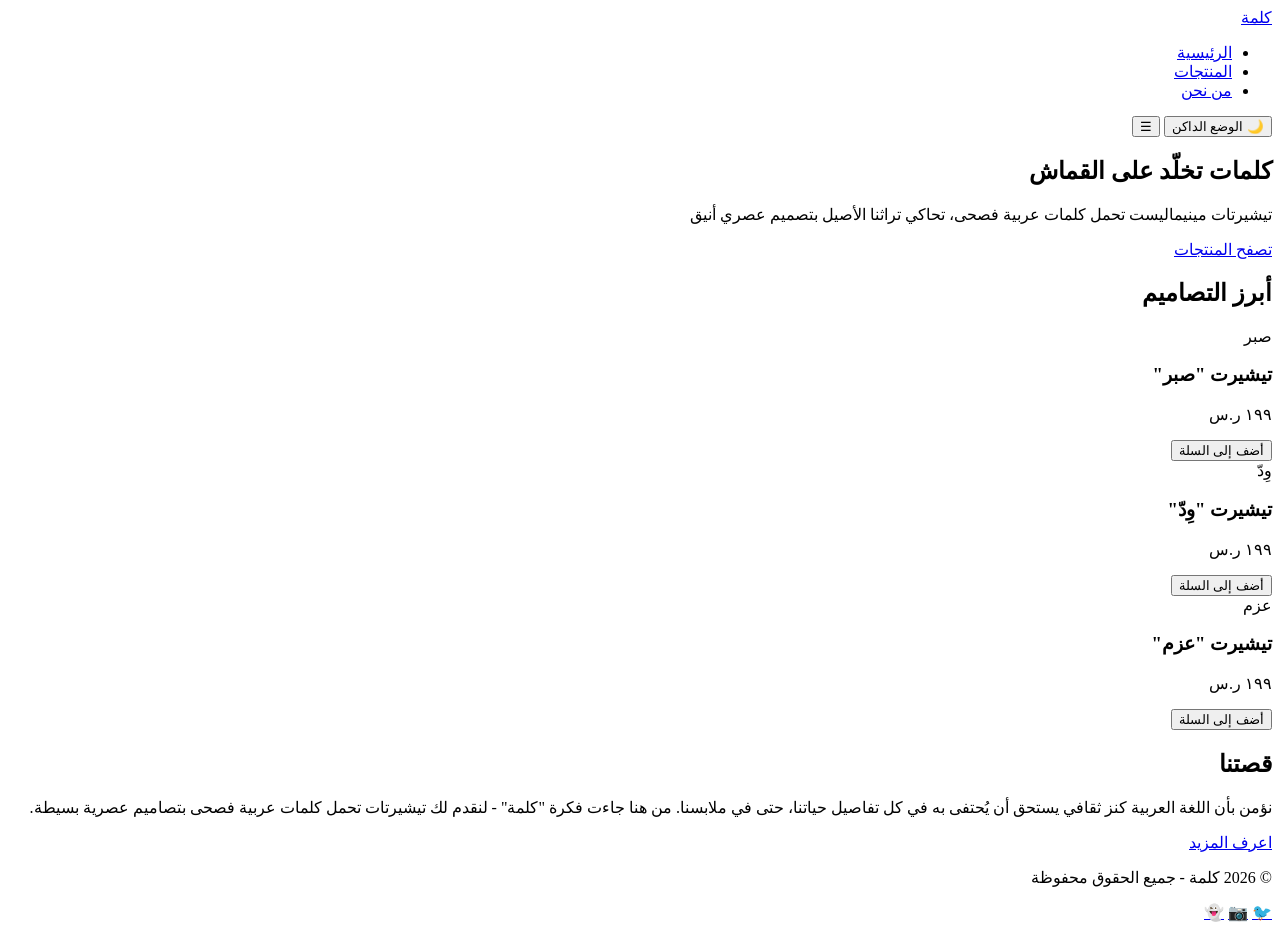
==== index.html @ 598561f1 "Create index.html" ====
<!DOCTYPE html>
<html lang="ar" dir="rtl">
<head>
  <meta charset="UTF-8">
  <meta name="viewport" content="width=device-width, initial-scale=1.0">
  <title>كلمة - تيشيرتات بالتراث العربي</title>
  
  <!-- خط Cairo من Google Fonts -->
  <link rel="preconnect" href="https://fonts.googleapis.com">
  <link rel="preconnect" href="https://fonts.gstatic.com" crossorigin>
  <link href="https://fonts.googleapis.com/css2?family=Cairo:wght@400;500;600;700&display=swap" rel="stylesheet">
  
  <!-- ملف التنسيق -->
  <link rel="stylesheet" href="style.css">
</head>
<body>
  <!-- ========================================
       🧭 الهيدر (موحد في جميع الصفحات)
       ======================================== -->
  <header class="header">
    <div class="header-container">
      <a href="index.html" class="logo">كلمة</a>
      
      <nav>
        <ul class="nav-menu" id="nav-menu">
          <li><a href="index.html">الرئيسية</a></li>
          <li><a href="products.html">المنتجات</a></li>
          <li><a href="about.html">من نحن</a></li>
        </ul>
      </nav>
      
      <button class="theme-toggle" id="theme-toggle">🌙 الوضع الداكن</button>
      <button class="mobile-menu-btn" id="mobile-menu-btn">☰</button>
    </div>
  </header>

  <!-- ========================================
       🏠 قسم البطل (Hero Section)
       ======================================== -->
  <section class="hero">
    <div class="hero-content">
      <h1>كلمات تخلّد على القماش</h1>
      <p>تيشيرتات مينيماليست تحمل كلمات عربية فصحى، تحاكي تراثنا الأصيل بتصميم عصري أنيق</p>
      <a href="products.html" class="cta-button">تصفح المنتجات</a>
    </div>
  </section>

  <!-- ========================================
       👕 أبرز المنتجات
       ======================================== -->
  <section class="section">
    <h2 class="section-title">أبرز التصاميم</h2>
    
    <div class="products-grid">
      <!-- منتج 1 -->
      <div class="product-card" data-category="حكمة">
        <div class="product-image">صبر</div>
        <div class="product-info">
          <h3 class="product-title">تيشيرت "صبر"</h3>
          <p class="product-price">١٩٩ ر.س</p>
          <button class="product-button">أضف إلى السلة</button>
        </div>
      </div>

      <!-- منتج 2 -->
      <div class="product-card" data-category="حب">
        <div class="product-image">وِدّ</div>
        <div class="product-info">
          <h3 class="product-title">تيشيرت "وِدّ"</h3>
          <p class="product-price">١٩٩ ر.س</p>
          <button class="product-button">أضف إلى السلة</button>
        </div>
      </div>

      <!-- منتج 3 -->
      <div class="product-card" data-category="حكمة">
        <div class="product-image">عزم</div>
        <div class="product-info">
          <h3 class="product-title">تيشيرت "عزم"</h3>
          <p class="product-price">١٩٩ ر.س</p>
          <button class="product-button">أضف إلى السلة</button>
        </div>
      </div>
    </div>
  </section>

  <!-- ========================================
       📖 نبذة من نحن
       ======================================== -->
  <section class="section" style="background-color: var(--bg-secondary);">
    <div class="about-content">
      <h2 class="section-title">قصتنا</h2>
      <p>نؤمن بأن اللغة العربية كنز ثقافي يستحق أن يُحتفى به في كل تفاصيل حياتنا، حتى في ملابسنا. من هنا جاءت فكرة "كلمة" - لنقدم لك تيشيرتات تحمل كلمات عربية فصحى بتصاميم عصرية بسيطة.</p>
      <a href="about.html" class="cta-button">اعرف المزيد</a>
    </div>
  </section>

  <!-- ========================================
       🦶 الفوتر (موحد في جميع الصفحات)
       ======================================== -->
  <footer class="footer">
    <div class="footer-content">
      <p>© 2026 كلمة - جميع الحقوق محفوظة</p>
      <div class="social-links">
        <a href="#" title="تويتر">🐦</a>
        <a href="#" title="انستغرام">📷</a>
        <a href="#" title="سناب شات">👻</a>
      </div>
    </div>
  </footer>

  <!-- ملف الجافا سكريبت -->
  <script src="script.js"></script>
</body>
</html>
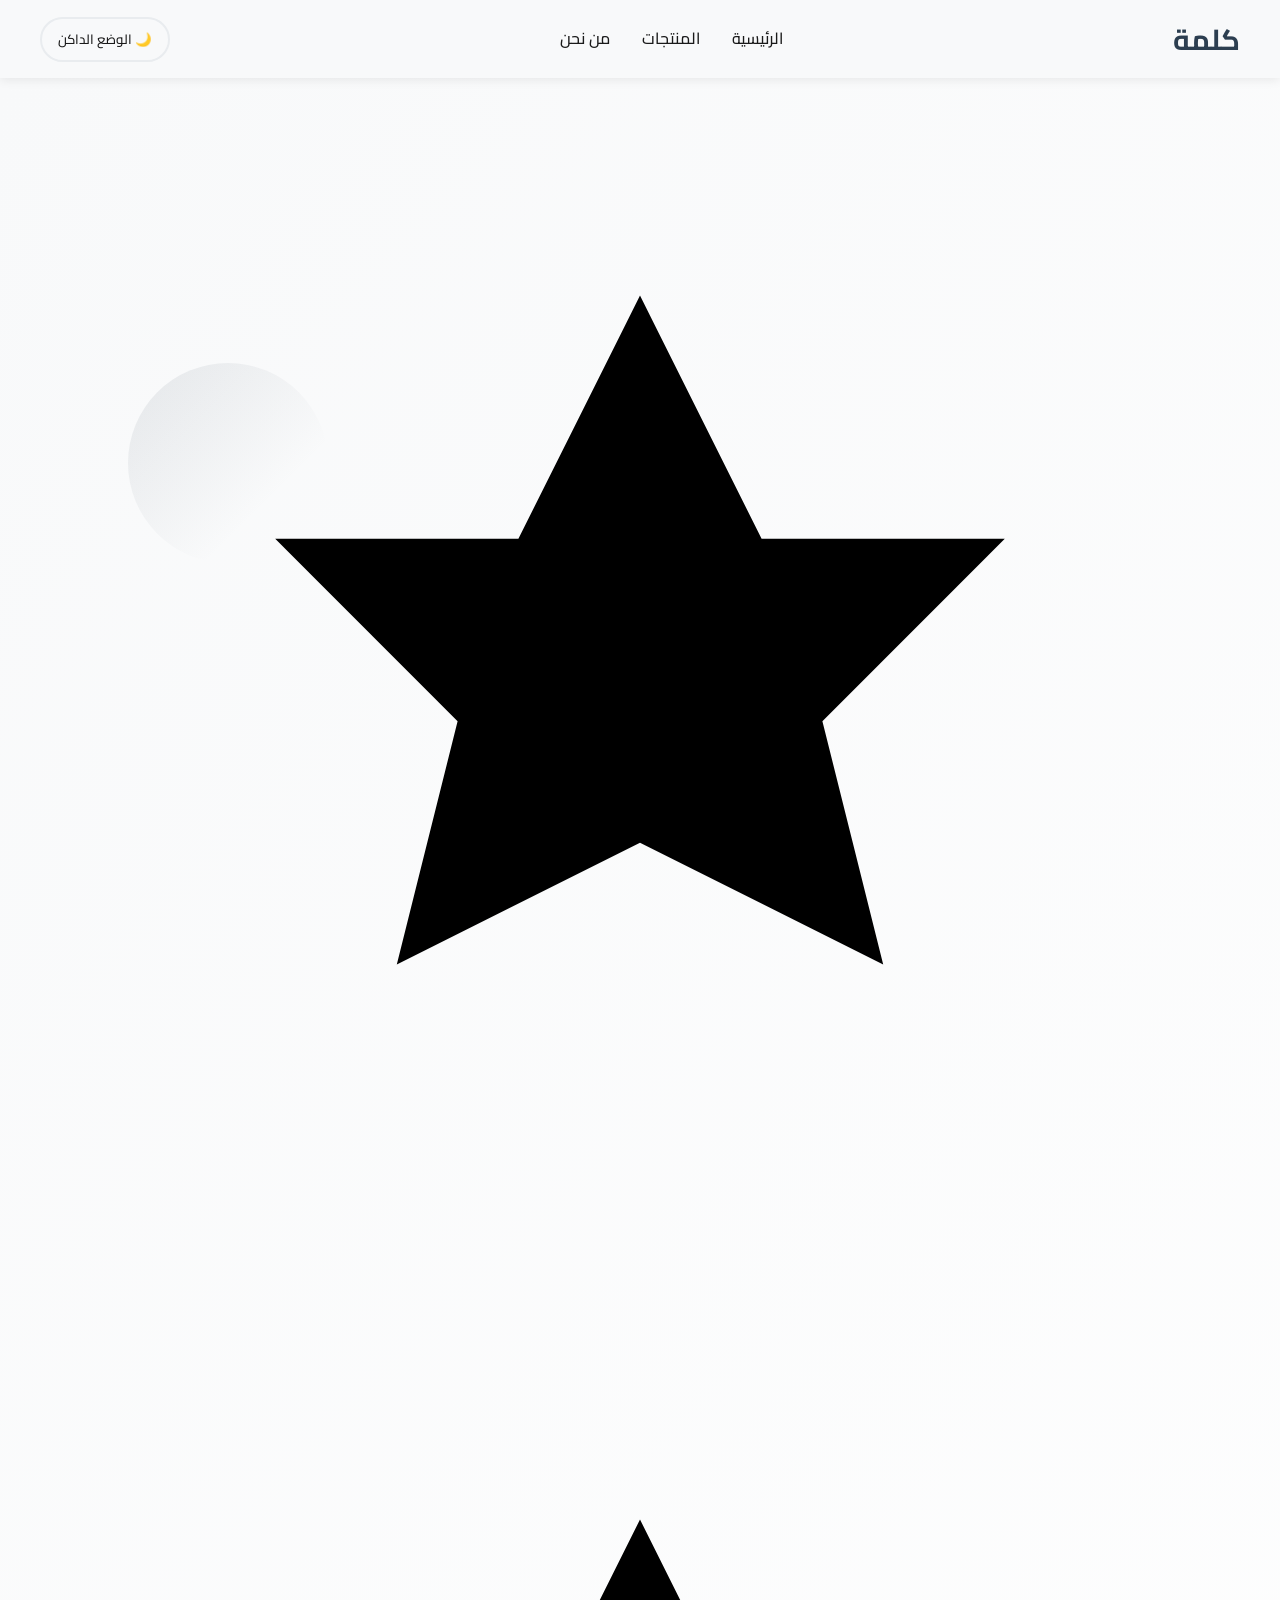
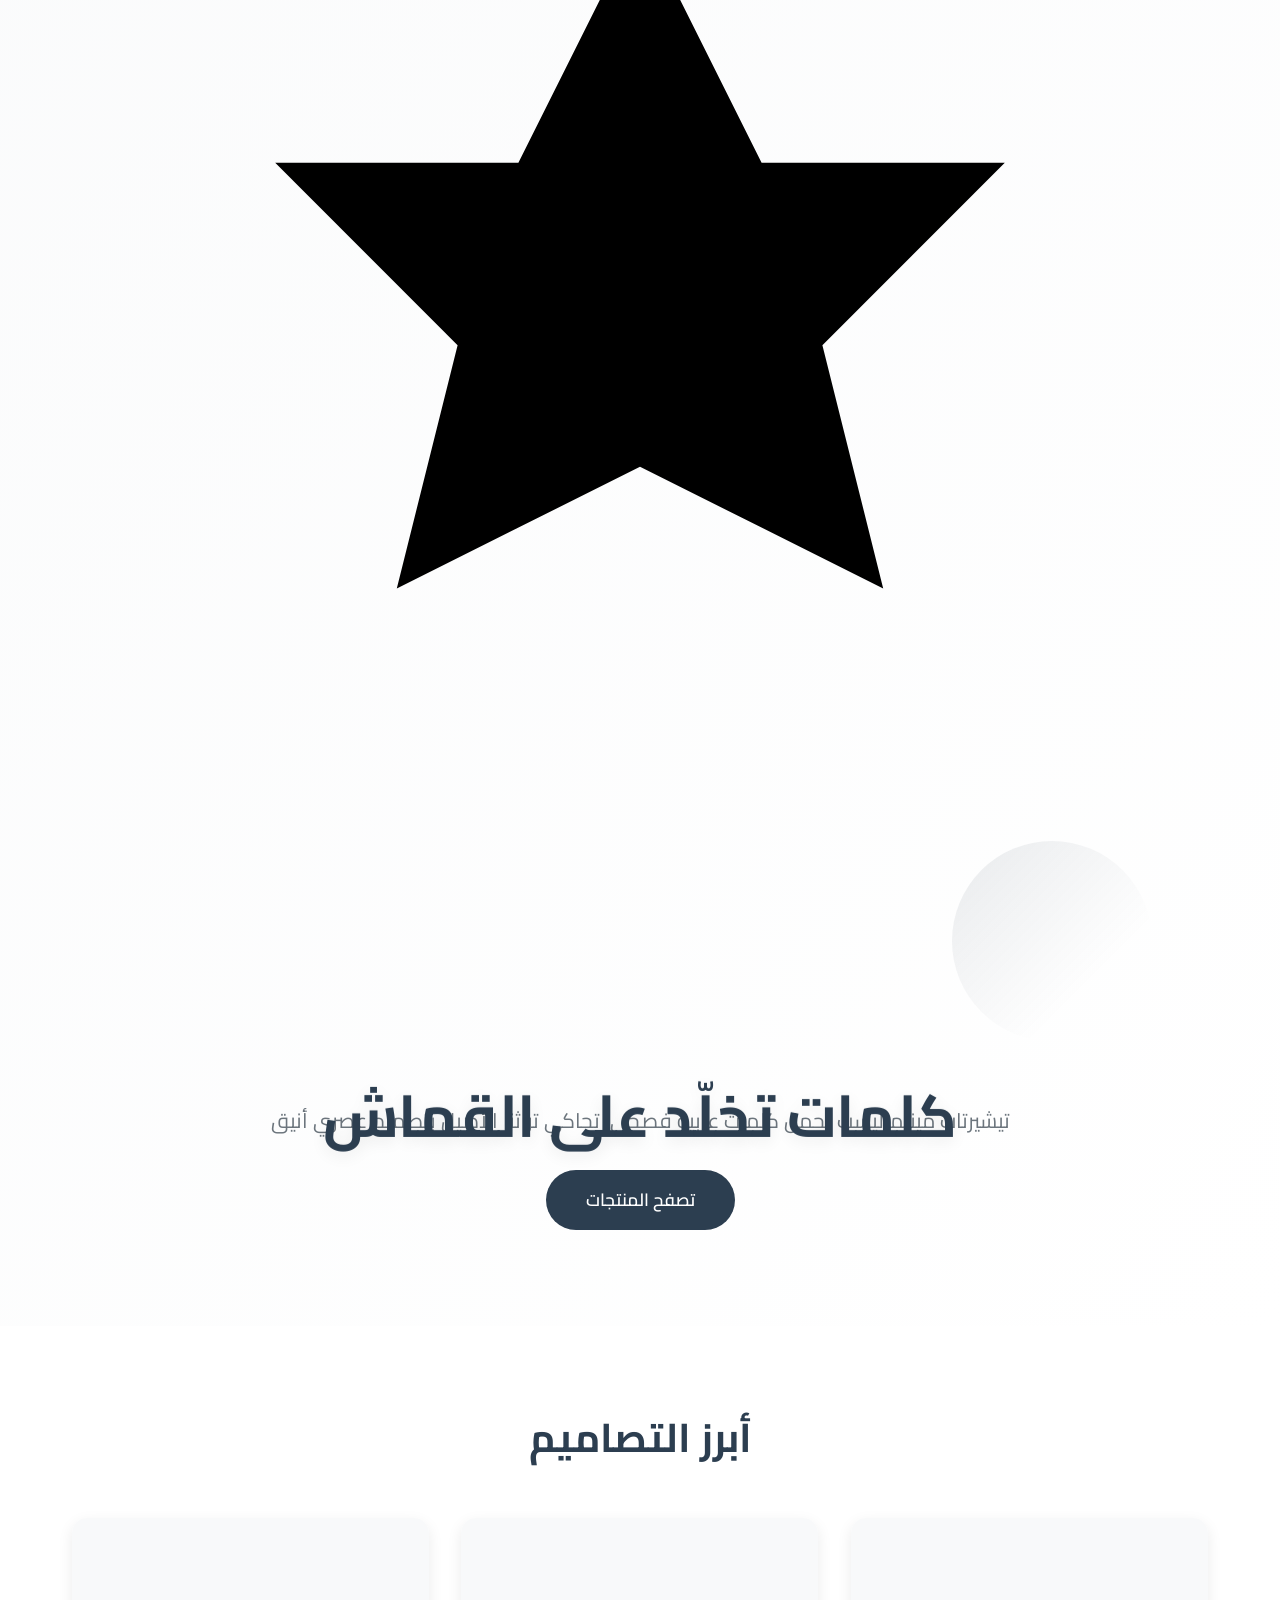
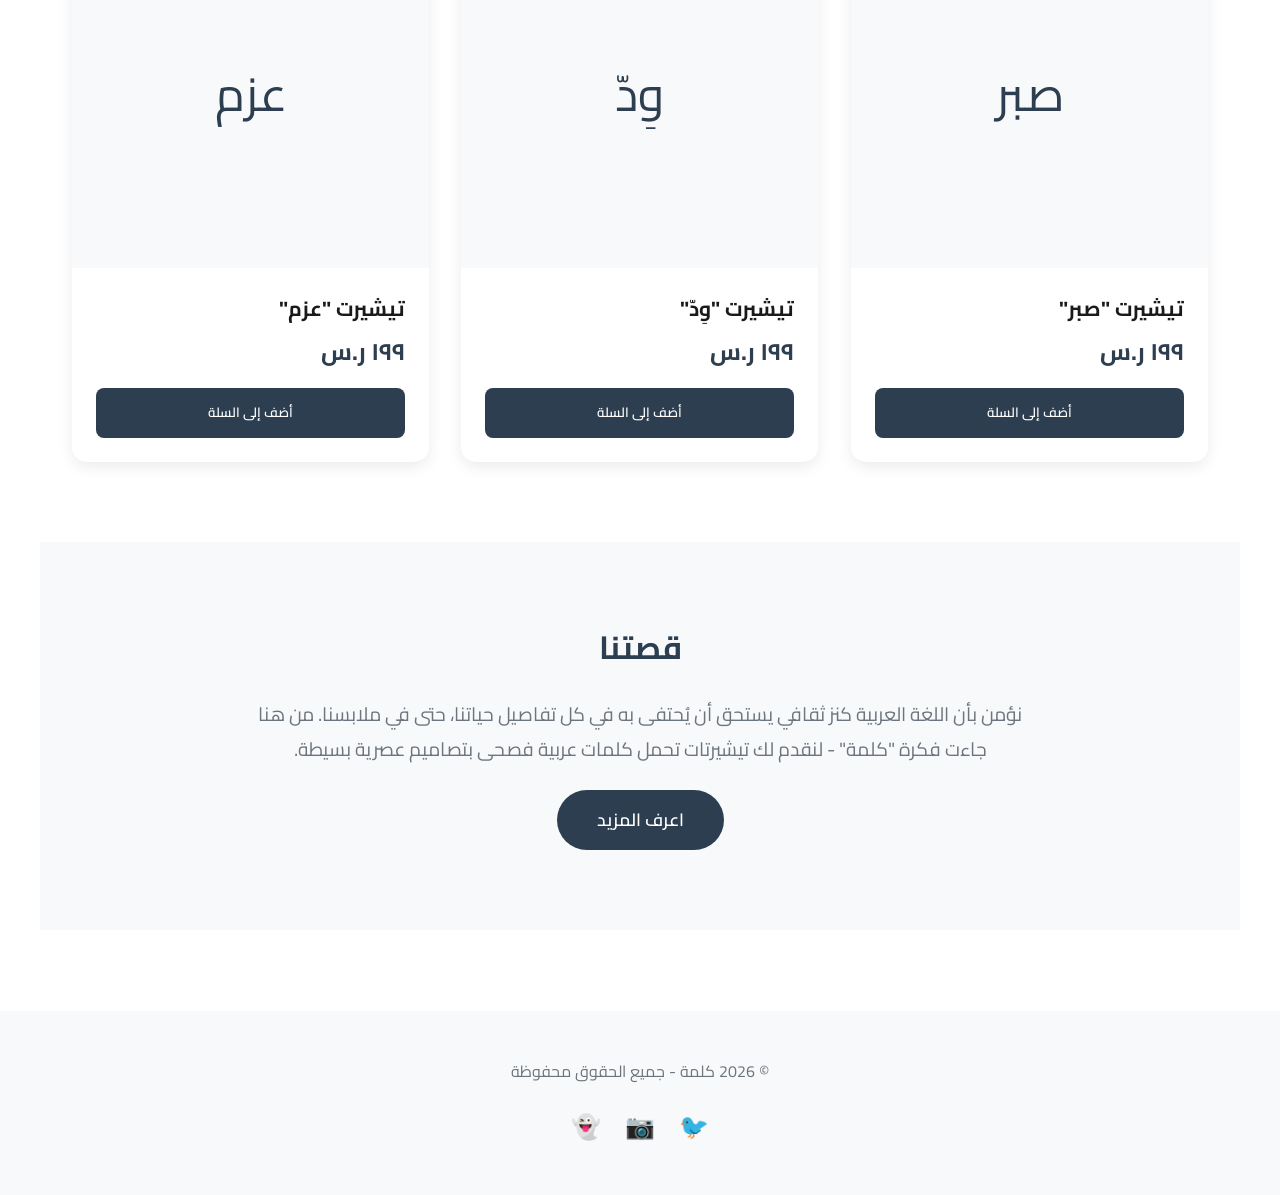
==== commit 89439bae: "Update index.html" ====
--- a/index.html
+++ b/index.html
@@ -38,6 +38,21 @@
        🏠 قسم البطل (Hero Section)
        ======================================== -->
   <section class="hero">
+      <!-- 🌟 زخرفة في الزاوية العلوية اليمنى -->
+    <div class="hero-corner top-right">
+      <svg viewBox="0 0 100 100" xmlns="http://www.w3.org/2000/svg">
+        <path d="M50 10 L60 30 L80 30 L65 45 L70 65 L50 55 L30 65 L35 45 L20 30 L40 30 Z"/>
+        <circle cx="50" cy="50" r="3"/>
+      </svg>
+    </div>
+    
+    <!-- 🌟 زخرفة في الزاوية السفلية اليسرى -->
+    <div class="hero-corner bottom-left">
+      <svg viewBox="0 0 100 100" xmlns="http://www.w3.org/2000/svg">
+        <path d="M50 10 L60 30 L80 30 L65 45 L70 65 L50 55 L30 65 L35 45 L20 30 L40 30 Z"/>
+        <circle cx="50" cy="50" r="3"/>
+      </svg>
+    </div>
     <div class="hero-content">
       <h1>كلمات تخلّد على القماش</h1>
       <p>تيشيرتات مينيماليست تحمل كلمات عربية فصحى، تحاكي تراثنا الأصيل بتصميم عصري أنيق</p>
--- a/style.css
+++ b/style.css
@@ -0,0 +1,573 @@
+:root {
+  /* الوضع الفاتح (Light Mode) */
+  --bg-primary: #ffffff;
+  --bg-secondary: #f8f9fa;
+  --text-primary: #1a1a1a;
+  --text-secondary: #6c757d;
+  --accent-color: #2c3e50;
+  --card-bg: #ffffff;
+  --border-color: #e9ecef;
+  --shadow: rgba(0, 0, 0, 0.08);
+}
+
+[data-theme="dark"] {
+  /* الوضع الداكن (Dark Mode) */
+  --bg-primary: #1a1a1a;
+  --bg-secondary: #2d2d2d;
+  --text-primary: #ffffff;
+  --text-secondary: #b0b0b0;
+  --accent-color: #ecf0f1;
+  --card-bg: #2d2d2d;
+  --border-color: #404040;
+  --shadow: rgba(0, 0, 0, 0.3);
+}
+
+/* ========================================
+   🔄 إعادة تعيين الأنماط الأساسية
+   ======================================== */
+* {
+  margin: 0;
+  padding: 0;
+  box-sizing: border-box;
+}
+
+body {
+  font-family: 'Cairo', sans-serif;
+  background-color: var(--bg-primary);
+  color: var(--text-primary);
+  line-height: 1.6;
+  transition: background-color 0.3s ease, color 0.3s ease;
+}
+
+a {
+  text-decoration: none;
+  color: inherit;
+}
+
+img {
+  max-width: 100%;
+  height: auto;
+}
+
+/* ========================================
+   🧭 الهيدر (Header)
+   ======================================== */
+.header {
+  background-color: var(--bg-secondary);
+  padding: 1rem 2rem;
+  box-shadow: 0 2px 10px var(--shadow);
+  position: sticky;
+  top: 0;
+  z-index: 1000;
+}
+
+.header-container {
+  max-width: 1200px;
+  margin: 0 auto;
+  display: flex;
+  justify-content: space-between;
+  align-items: center;
+}
+
+.logo {
+  font-size: 1.8rem;
+  font-weight: 700;
+  color: var(--accent-color);
+}
+
+.nav-menu {
+  display: flex;
+  gap: 2rem;
+  list-style: none;
+}
+
+.nav-menu a {
+  font-weight: 500;
+  transition: color 0.3s ease;
+}
+
+.nav-menu a:hover {
+  color: var(--accent-color);
+}
+
+.theme-toggle {
+  background: none;
+  border: 2px solid var(--border-color);
+  color: var(--text-primary);
+  padding: 0.5rem 1rem;
+  border-radius: 25px;
+  cursor: pointer;
+  font-family: 'Cairo', sans-serif;
+  font-weight: 500;
+  transition: all 0.3s ease;
+}
+
+.theme-toggle:hover {
+  border-color: var(--accent-color);
+}
+
+/* قائمة الموبايل */
+.mobile-menu-btn {
+  display: none;
+  background: none;
+  border: none;
+  font-size: 1.5rem;
+  color: var(--text-primary);
+  cursor: pointer;
+}
+
+/* ========================================
+   🏠 قسم البطل (Hero Section)
+   ======================================== */
+.hero {
+  background: linear-gradient(135deg, var(--bg-secondary) 0%, var(--bg-primary) 100%);
+  padding: 6rem 2rem;
+  text-align: center;
+}
+
+.hero-content {
+  max-width: 800px;
+  margin: 0 auto;
+}
+
+.hero h1 {
+  font-size: 3.5rem;
+  margin-bottom: 1rem;
+  color: var(--accent-color);
+  line-height: 1.2;
+}
+
+.hero p {
+  font-size: 1.3rem;
+  color: var(--text-secondary);
+  margin-bottom: 2rem;
+}
+
+.cta-button {
+  display: inline-block;
+  background-color: var(--accent-color);
+  color: var(--bg-primary);
+  padding: 1rem 2.5rem;
+  border-radius: 30px;
+  font-weight: 600;
+  font-size: 1.1rem;
+  transition: transform 0.3s ease, box-shadow 0.3s ease;
+}
+
+.cta-button:hover {
+  transform: translateY(-3px);
+  box-shadow: 0 10px 25px var(--shadow);
+}
+
+/* ========================================
+   📦 الأقسام العامة
+   ======================================== */
+.section {
+  padding: 5rem 2rem;
+  max-width: 1200px;
+  margin: 0 auto;
+}
+
+.section-title {
+  font-size: 2.5rem;
+  text-align: center;
+  margin-bottom: 3rem;
+  color: var(--accent-color);
+}
+
+/* ========================================
+   👕 بطاقات المنتجات
+   ======================================== */
+.products-grid {
+  display: grid;
+  grid-template-columns: repeat(auto-fill, minmax(280px, 1fr));
+  gap: 2rem;
+}
+
+.product-card {
+  background-color: var(--card-bg);
+  border-radius: 15px;
+  overflow: hidden;
+  box-shadow: 0 5px 15px var(--shadow);
+  transition: transform 0.3s ease, box-shadow 0.3s ease;
+}
+
+.product-card:hover {
+  transform: translateY(-10px);
+  box-shadow: 0 15px 35px var(--shadow);
+}
+
+.product-image {
+  width: 100%;
+  height: 350px;
+  background-color: var(--bg-secondary);
+  display: flex;
+  align-items: center;
+  justify-content: center;
+  font-size: 3rem;
+  color: var(--accent-color);
+}
+
+.product-info {
+  padding: 1.5rem;
+}
+
+.product-title {
+  font-size: 1.3rem;
+  margin-bottom: 0.5rem;
+  color: var(--text-primary);
+}
+
+.product-price {
+  font-size: 1.5rem;
+  font-weight: 700;
+  color: var(--accent-color);
+  margin-bottom: 1rem;
+}
+
+.product-button {
+  width: 100%;
+  background-color: var(--accent-color);
+  color: var(--bg-primary);
+  border: none;
+  padding: 0.8rem;
+  border-radius: 8px;
+  font-family: 'Cairo', sans-serif;
+  font-weight: 600;
+  cursor: pointer;
+  transition: opacity 0.3s ease;
+}
+
+.product-button:hover {
+  opacity: 0.9;
+}
+
+/* ========================================
+   🔍 فلاتر المنتجات
+   ======================================== */
+.filters {
+  display: flex;
+  gap: 1rem;
+  justify-content: center;
+  margin-bottom: 3rem;
+  flex-wrap: wrap;
+}
+
+.filter-btn {
+  background-color: var(--bg-secondary);
+  color: var(--text-primary);
+  border: 2px solid var(--border-color);
+  padding: 0.7rem 1.5rem;
+  border-radius: 25px;
+  cursor: pointer;
+  font-family: 'Cairo', sans-serif;
+  font-weight: 500;
+  transition: all 0.3s ease;
+}
+
+.filter-btn:hover,
+.filter-btn.active {
+  background-color: var(--accent-color);
+  color: var(--bg-primary);
+  border-color: var(--accent-color);
+}
+
+/* ========================================
+   📖 صفحة من نحن
+   ======================================== */
+.about-content {
+  max-width: 800px;
+  margin: 0 auto;
+  text-align: center;
+}
+
+.about-content h2 {
+  font-size: 2rem;
+  margin-bottom: 1.5rem;
+  color: var(--accent-color);
+}
+
+.about-content p {
+  font-size: 1.2rem;
+  color: var(--text-secondary);
+  margin-bottom: 1.5rem;
+  line-height: 1.8;
+}
+
+.values-grid {
+  display: grid;
+  grid-template-columns: repeat(auto-fit, minmax(250px, 1fr));
+  gap: 2rem;
+  margin-top: 4rem;
+}
+
+.value-card {
+  background-color: var(--card-bg);
+  padding: 2rem;
+  border-radius: 15px;
+  box-shadow: 0 5px 15px var(--shadow);
+}
+
+.value-icon {
+  font-size: 3rem;
+  margin-bottom: 1rem;
+}
+
+.value-card h3 {
+  font-size: 1.5rem;
+  margin-bottom: 1rem;
+  color: var(--accent-color);
+}
+
+/* ========================================
+   🦶 الفوتر (Footer)
+   ======================================== */
+.footer {
+  background-color: var(--bg-secondary);
+  padding: 3rem 2rem;
+  text-align: center;
+  margin-top: 5rem;
+}
+
+.footer-content {
+  max-width: 1200px;
+  margin: 0 auto;
+}
+
+.footer p {
+  color: var(--text-secondary);
+  margin-bottom: 1rem;
+}
+
+.social-links {
+  display: flex;
+  gap: 1.5rem;
+  justify-content: center;
+  margin-top: 1.5rem;
+}
+
+.social-links a {
+  font-size: 1.5rem;
+  color: var(--text-secondary);
+  transition: color 0.3s ease;
+}
+
+.social-links a:hover {
+  color: var(--accent-color);
+}
+
+/* ========================================
+   📱 التجاوب مع الشاشات الصغيرة (Responsive)
+   ======================================== */
+@media (max-width: 768px) {
+  .mobile-menu-btn {
+    display: block;
+  }
+
+  .nav-menu {
+    display: none;
+    position: absolute;
+    top: 100%;
+    left: 0;
+    right: 0;
+    background-color: var(--bg-secondary);
+    flex-direction: column;
+    padding: 2rem;
+    box-shadow: 0 5px 15px var(--shadow);
+  }
+
+  .nav-menu.active {
+    display: flex;
+  }
+
+  .hero h1 {
+    font-size: 2.5rem;
+  }
+
+  .hero p {
+    font-size: 1.1rem;
+  }
+
+  .section-title {
+    font-size: 2rem;
+  }
+
+  .products-grid {
+    grid-template-columns: repeat(auto-fill, minmax(250px, 1fr));
+    gap: 1.5rem;
+  }
+}
+
+/* ========================================
+   🎬 أنيميشن 3D - يمكن تعديل القيم هنا
+   ======================================== */
+
+/* تأثير دخول العناصر من الأسفل مع دوران خفيف */
+@keyframes fadeInUp3D {
+  from {
+    opacity: 0;
+    transform: translateY(50px) rotateX(-15deg);
+  }
+  to {
+    opacity: 1;
+    transform: translateY(0) rotateX(0);
+  }
+}
+
+/* تأثير دوران مستمر للعناصر الزخرفية */
+@keyframes float3D {
+  0%, 100% {
+    transform: translateY(0) rotateX(0) rotateY(0);
+  }
+  50% {
+    transform: translateY(-20px) rotateX(10deg) rotateY(10deg);
+  }
+}
+
+/* تأثير نبض خفيف */
+@keyframes pulse3D {
+  0%, 100% {
+    transform: scale(1) rotateY(0);
+  }
+  50% {
+    transform: scale(1.05) rotateY(5deg);
+  }
+}
+
+/* ========================================
+   🏠 قسم Hero بتأثير 3D Parallax
+   ======================================== */
+.hero {
+  position: relative;
+  overflow: hidden;
+  perspective: 1000px; /* 🎯 عدّل هذه القيمة لتغيير عمق التأثير (كلما زادت قل العمق) */
+}
+
+.hero-content {
+  transform-style: preserve-3d;
+  animation: fadeInUp3D 1.2s ease-out;
+}
+
+.hero h1 {
+  transform: translateZ(50px); /* 🎯 عدّل القيمة لتغيير بروز النص للأمام */
+  text-shadow: 0 5px 15px var(--shadow);
+}
+
+.hero p {
+  transform: translateZ(30px);
+  animation: fadeInUp3D 1.2s ease-out 0.3s both;
+}
+
+.cta-button {
+  transform: translateZ(40px);
+  animation: fadeInUp3D 1.2s ease-out 0.6s both;
+}
+
+/* ========================================
+   ✨ أشكال زخرفية 3D متحركة في الخلفية
+   ======================================== */
+.hero::before,
+.hero::after {
+  content: '';
+  position: absolute;
+  width: 200px;
+  height: 200px;
+  border-radius: 50%;
+  background: linear-gradient(135deg, var(--accent-color) 0%, transparent 70%);
+  opacity: 0.1;
+  animation: float3D 6s ease-in-out infinite;
+  pointer-events: none;
+}
+
+.hero::before {
+  top: 10%;
+  left: 10%;
+  animation-delay: 0s;
+}
+
+.hero::after {
+  bottom: 10%;
+  right: 10%;
+  animation-delay: 3s;
+}
+
+/* ========================================
+   👕 بطاقات المنتجات بتأثير 3D Tilt
+   ======================================== */
+.product-card {
+  transform-style: preserve-3d;
+  transition: transform 0.4s ease, box-shadow 0.4s ease;
+  will-change: transform; /* تحسين الأداء */
+}
+
+.product-card:hover {
+  transform: translateY(-10px) rotateX(5deg) rotateY(-5deg);
+  box-shadow: 0 20px 40px var(--shadow);
+}
+
+.product-image {
+  transform: translateZ(20px); /* 🎯 عدّل القيمة لبروز الصورة */
+  transition: transform 0.4s ease;
+}
+
+.product-card:hover .product-image {
+  transform: translateZ(40px) scale(1.05);
+}
+
+.product-info {
+  transform: translateZ(10px);
+}
+
+/* ========================================
+   📖 بطاقات القيم بتأثير دوران 3D
+   ======================================== */
+.value-card {
+  transform-style: preserve-3d;
+  transition: transform 0.5s ease;
+}
+
+.value-card:hover {
+  transform: rotateY(10deg) rotateX(-5deg) scale(1.03);
+}
+
+.value-icon {
+  transform: translateZ(30px);
+  animation: pulse3D 3s ease-in-out infinite;
+}
+
+/* ========================================
+   🎯 تأثير Parallax على العناوين
+   ======================================== */
+.section-title {
+  transform-style: preserve-3d;
+  transition: transform 0.3s ease;
+}
+
+.section-title:hover {
+  transform: translateZ(20px) scale(1.02);
+}
+
+/* ========================================
+   📱 إيقاف التأثيرات على الموبايل (للأداء)
+   ======================================== */
+@media (max-width: 768px) {
+  .hero::before,
+  .hero::after {
+    display: none;
+  }
+  
+  .product-card:hover {
+    transform: translateY(-5px);
+  }
+}
+
+/* ========================================
+   ⚡ تحسين الأداء للمستخدمين الذين يفضلون تقليل الحركة
+   ======================================== */
+@media (prefers-reduced-motion: reduce) {
+  *, *::before, *::after {
+    animation-duration: 0.01ms !important;
+    animation-iteration-count: 1 !important;
+    transition-duration: 0.01ms !important;
+  }
+}
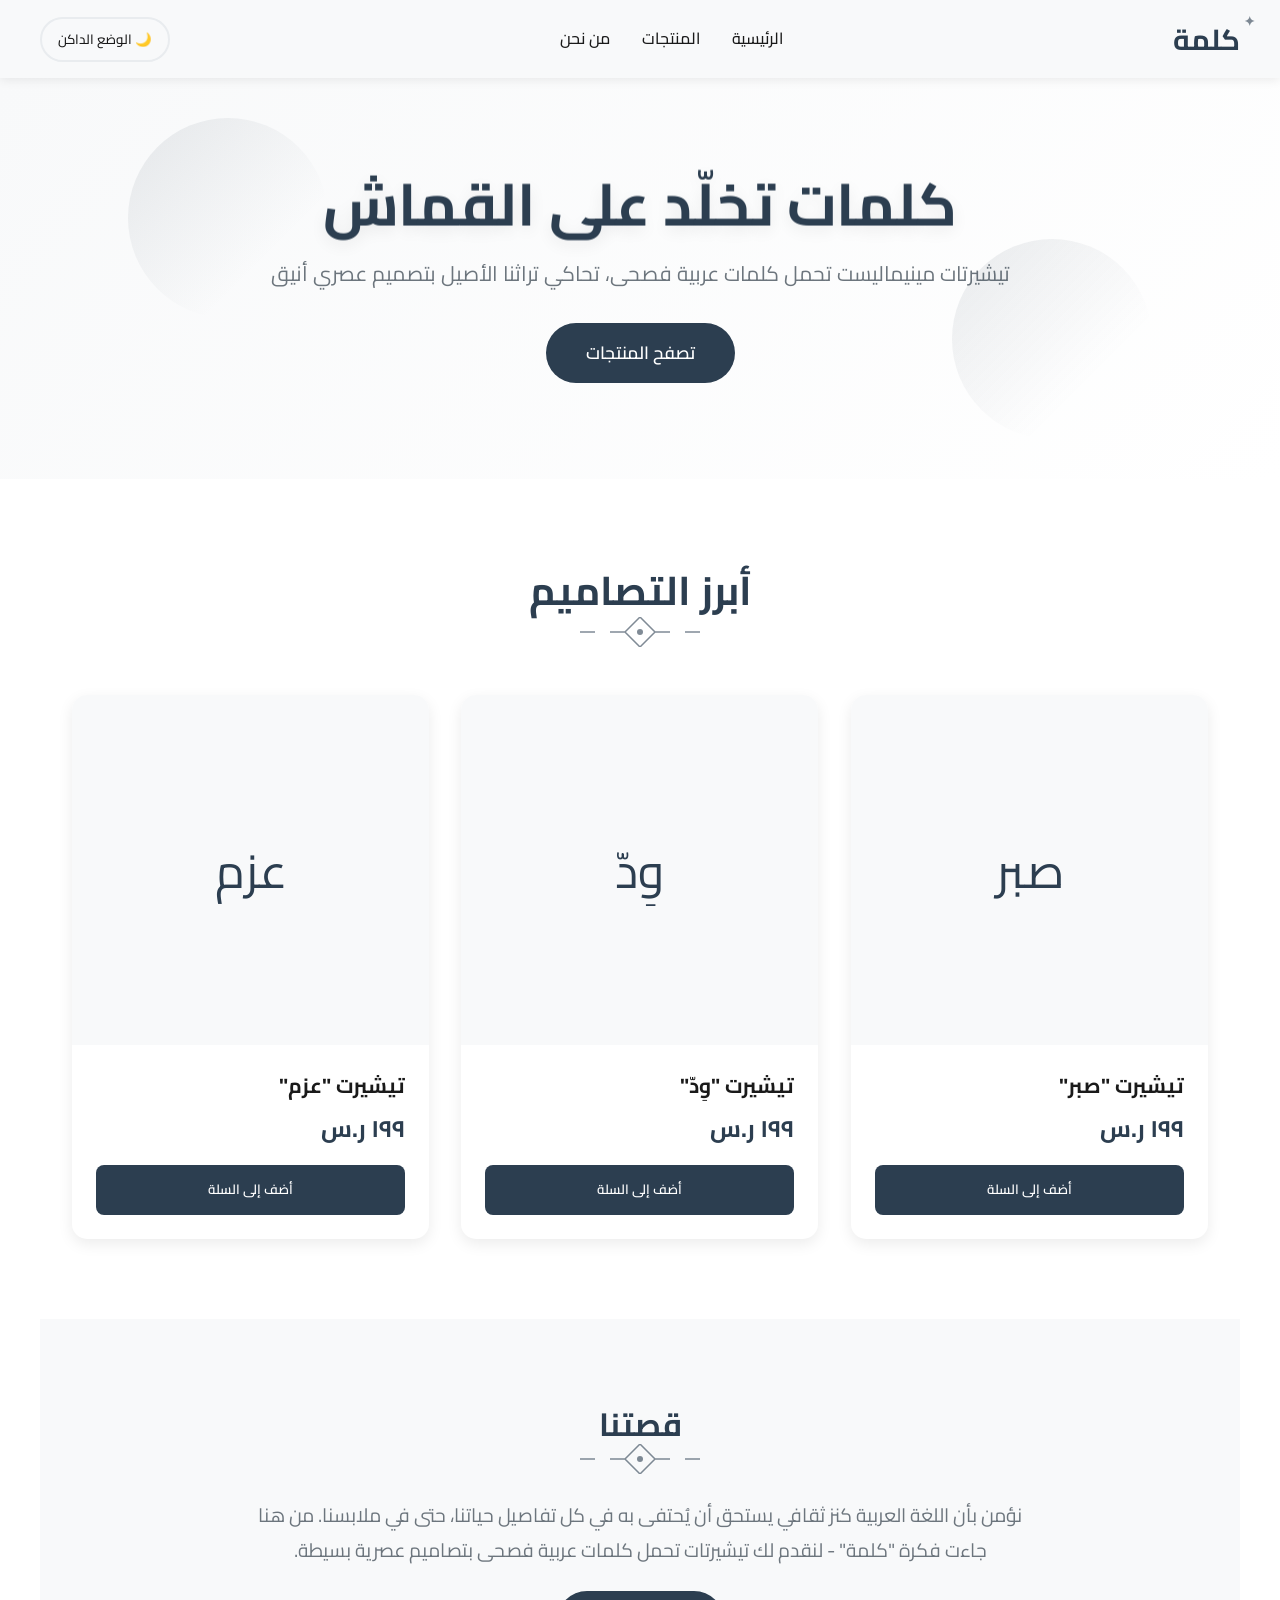
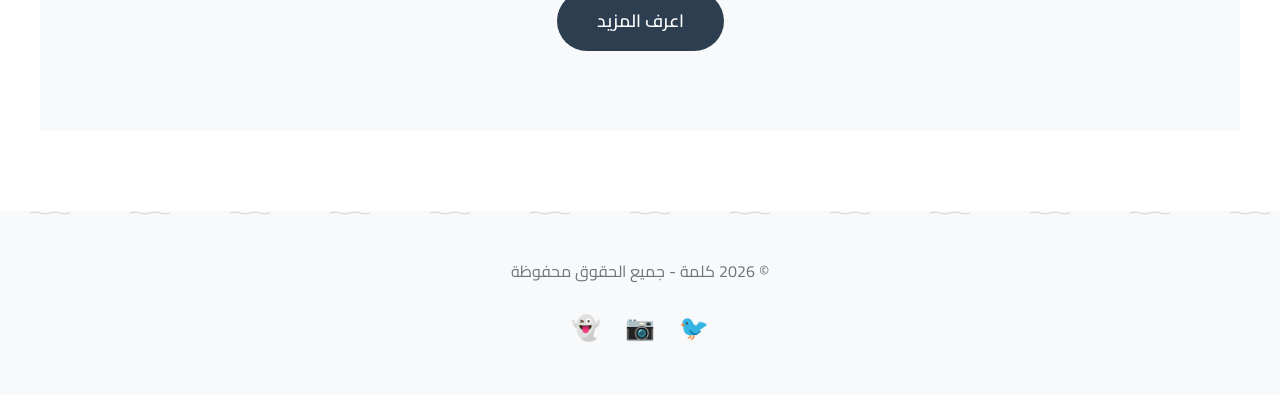
==== commit 8386e8f3: "Update index.html" ====
--- a/index.html
+++ b/index.html
@@ -38,21 +38,6 @@
        🏠 قسم البطل (Hero Section)
        ======================================== -->
   <section class="hero">
-      <!-- 🌟 زخرفة في الزاوية العلوية اليمنى -->
-    <div class="hero-corner top-right">
-      <svg viewBox="0 0 100 100" xmlns="http://www.w3.org/2000/svg">
-        <path d="M50 10 L60 30 L80 30 L65 45 L70 65 L50 55 L30 65 L35 45 L20 30 L40 30 Z"/>
-        <circle cx="50" cy="50" r="3"/>
-      </svg>
-    </div>
-    
-    <!-- 🌟 زخرفة في الزاوية السفلية اليسرى -->
-    <div class="hero-corner bottom-left">
-      <svg viewBox="0 0 100 100" xmlns="http://www.w3.org/2000/svg">
-        <path d="M50 10 L60 30 L80 30 L65 45 L70 65 L50 55 L30 65 L35 45 L20 30 L40 30 Z"/>
-        <circle cx="50" cy="50" r="3"/>
-      </svg>
-    </div>
     <div class="hero-content">
       <h1>كلمات تخلّد على القماش</h1>
       <p>تيشيرتات مينيماليست تحمل كلمات عربية فصحى، تحاكي تراثنا الأصيل بتصميم عصري أنيق</p>
--- a/style.css
+++ b/style.css
@@ -304,7 +304,6 @@
 .value-card {
   background-color: var(--card-bg);
   padding: 2rem;
-  border-radius: 15px;
   box-shadow: 0 5px 15px var(--shadow);
 }
 
@@ -571,3 +570,210 @@
     transition-duration: 0.01ms !important;
   }
 }
+/* ========================================
+   🌙 الزخارف العربية الإسلامية المينيماليست
+   ======================================== */
+
+/* ========================================
+   ✨ فواصل زخرفية بين الأقسام
+   ======================================== */
+.ornamental-divider {
+  display: flex;
+  align-items: center;
+  justify-content: center;
+  margin: 3rem auto;
+  max-width: 400px;
+  gap: 1rem;
+}
+
+.ornamental-divider::before,
+.ornamental-divider::after {
+  content: '';
+  flex: 1;
+  height: 1px;
+  background: linear-gradient(
+    to var(--direction, right),
+    transparent,
+    var(--accent-color),
+    transparent
+  );
+}
+
+.ornamental-divider::before { --direction: right; }
+.ornamental-divider::after { --direction: left; }
+
+.ornamental-divider svg {
+  width: 40px;
+  height: 40px;
+  fill: var(--accent-color);
+  opacity: 0.7;
+  transition: transform 0.5s ease;
+}
+
+.ornamental-divider:hover svg {
+  transform: rotate(45deg);
+}
+
+/* ========================================
+   🏷️ حدود مزخرفة للعناوين
+   ======================================== */
+.section-title {
+  position: relative;
+  display: inline-block;
+  width: 100%;
+  padding-bottom: 1.5rem;
+}
+
+.section-title::after {
+  content: '';
+  position: absolute;
+  bottom: 0;
+  left: 50%;
+  transform: translateX(-50%);
+  width: 120px;
+  height: 30px;
+  background-image: url("data:image/svg+xml;utf8,<svg xmlns='http://www.w3.org/2000/svg' viewBox='0 0 120 30'><path d='M60 0 L75 15 L60 30 L45 15 Z M30 15 L45 15 M75 15 L90 15 M0 15 L15 15 M105 15 L120 15' fill='none' stroke='%232c3e50' stroke-width='1.5'/><circle cx='60' cy='15' r='3' fill='%232c3e50'/></svg>");
+  background-repeat: no-repeat;
+  background-position: center;
+  background-size: contain;
+  opacity: 0.6;
+}
+
+/* 🎯 لتغيير لون الزخرفة في الوضع الداكن */
+[data-theme="dark"] .section-title::after {
+  background-image: url("data:image/svg+xml;utf8,<svg xmlns='http://www.w3.org/2000/svg' viewBox='0 0 120 30'><path d='M60 0 L75 15 L60 30 L45 15 Z M30 15 L45 15 M75 15 L90 15 M0 15 L15 15 M105 15 L120 15' fill='none' stroke='%23ecf0f1' stroke-width='1.5'/><circle cx='60' cy='15' r='3' fill='%23ecf0f1'/></svg>");
+}
+
+/* ========================================
+   🎭 نمط خلفية زخرفي خفيف (Islamic Pattern)
+   ======================================== */
+.pattern-bg {
+  position: relative;
+}
+
+.pattern-bg::before {
+  content: '';
+  position: absolute;
+  top: 0;
+  left: 0;
+  right: 0;
+  bottom: 0;
+  background-image: url("data:image/svg+xml;utf8,<svg xmlns='http://www.w3.org/2000/svg' width='60' height='60' viewBox='0 0 60 60'><path d='M30 0 L35 10 L45 10 L37 17 L40 27 L30 21 L20 27 L23 17 L15 10 L25 10 Z' fill='none' stroke='%232c3e50' stroke-width='0.5' opacity='0.1'/></svg>");
+  background-repeat: repeat;
+  opacity: 0.3;
+  pointer-events: none;
+  z-index: 0;
+}
+
+.pattern-bg > * {
+  position: relative;
+  z-index: 1;
+}
+
+[data-theme="dark"] .pattern-bg::before {
+  background-image: url("data:image/svg+xml;utf8,<svg xmlns='http://www.w3.org/2000/svg' width='60' height='60' viewBox='0 0 60 60'><path d='M30 0 L35 10 L45 10 L37 17 L40 27 L30 21 L20 27 L23 17 L15 10 L25 10 Z' fill='none' stroke='%23ecf0f1' stroke-width='0.5' opacity='0.1'/></svg>");
+}
+
+/* ========================================
+   🖼️ إطار زخرفي حول بطاقات القيم
+   ======================================== */
+.value-card {
+  position: relative;
+  border: 1px solid var(--border-color);
+}
+
+.value-card::before,
+.value-card::after {
+  content: '';
+  position: absolute;
+  width: 30px;
+  height: 30px;
+  border: 2px solid var(--accent-color);
+  opacity: 0.4;
+  transition: all 0.4s ease;
+}
+
+.value-card::before {
+  top: -2px;
+  right: -2px;
+  border-bottom: none;
+  border-left: none;
+}
+
+.value-card::after {
+  bottom: -2px;
+  left: -2px;
+  border-top: none;
+  border-right: none;
+}
+
+.value-card:hover::before,
+.value-card:hover::after {
+  width: 50px;
+  height: 50px;
+  opacity: 0.8;
+}
+
+/* ========================================
+   🌸 زخرفة في الفوتر
+   ======================================== */
+.footer {
+  position: relative;
+  overflow: hidden;
+}
+
+.footer::before {
+  content: '';
+  position: absolute;
+  top: 0;
+  left: 0;
+  right: 0;
+  height: 4px;
+  background-image: url("data:image/svg+xml;utf8,<svg xmlns='http://www.w3.org/2000/svg' viewBox='0 0 100 10'><path d='M0 5 Q 12.5 0, 25 5 T 50 5 T 75 5 T 100 5' fill='none' stroke='%232c3e50' stroke-width='1'/></svg>");
+  background-repeat: repeat-x;
+  background-size: 100px 4px;
+  opacity: 0.5;
+}
+
+[data-theme="dark"] .footer::before {
+  background-image: url("data:image/svg+xml;utf8,<svg xmlns='http://www.w3.org/2000/svg' viewBox='0 0 100 10'><path d='M0 5 Q 12.5 0, 25 5 T 50 5 T 75 5 T 100 5' fill='none' stroke='%23ecf0f1' stroke-width='1'/></svg>");
+}
+
+/* ========================================
+   💫 زخرفة متحركة حول اللوجو
+   ======================================== */
+.logo {
+  position: relative;
+  display: inline-block;
+}
+
+.logo::after {
+  content: '✦';
+  position: absolute;
+  top: -5px;
+  right: -15px;
+  font-size: 0.8rem;
+  color: var(--accent-color);
+  animation: rotateStar 8s linear infinite;
+  opacity: 0.6;
+}
+
+@keyframes rotateStar {
+  from { transform: rotate(0deg); }
+  to { transform: rotate(360deg); }
+}
+
+/* ========================================
+   📱 تعديل الزخارف للموبايل
+   ======================================== */
+@media (max-width: 768px) {
+ 
+  
+  .ornamental-divider {
+    max-width: 250px;
+  }
+  
+  .section-title::after {
+    width: 80px;
+  }
+}
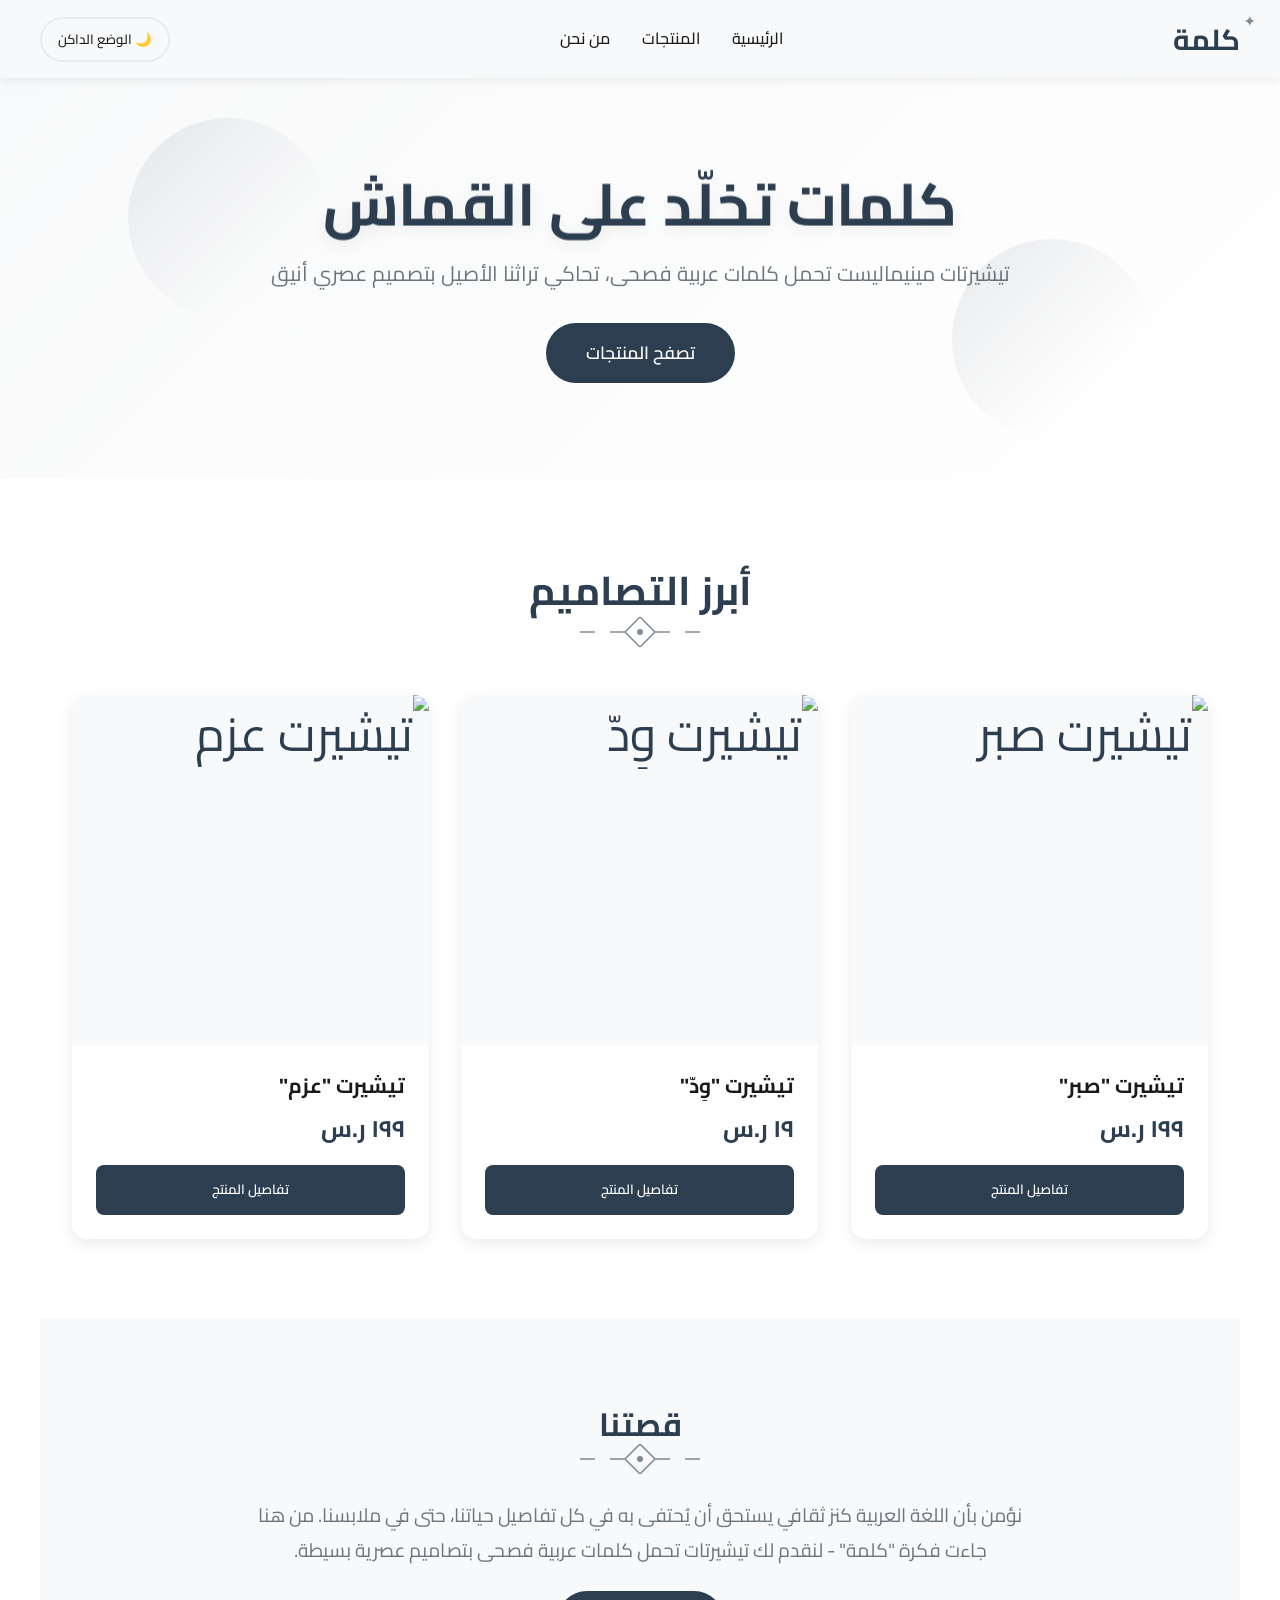
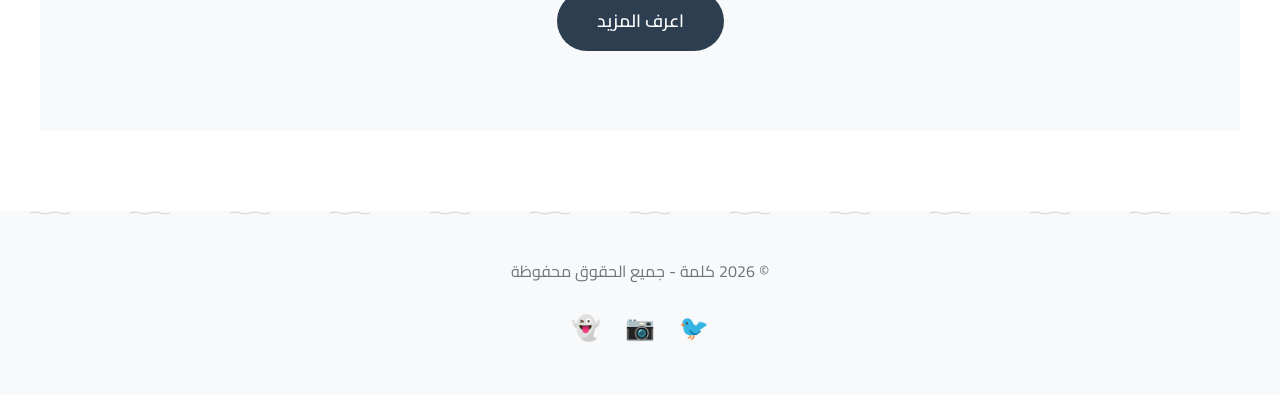
==== commit 52e4915b: "Update index.html" ====
--- a/index.html
+++ b/index.html
@@ -48,41 +48,48 @@
   <!-- ========================================
        👕 أبرز المنتجات
        ======================================== -->
-  <section class="section">
-    <h2 class="section-title">أبرز التصاميم</h2>
-    
-    <div class="products-grid">
-      <!-- منتج 1 -->
-      <div class="product-card" data-category="حكمة">
-        <div class="product-image">صبر</div>
-        <div class="product-info">
-          <h3 class="product-title">تيشيرت "صبر"</h3>
-          <p class="product-price">١٩٩ ر.س</p>
-          <button class="product-button">أضف إلى السلة</button>
-        </div>
+ <!-- 👕 أبرز المنتجات -->
+<section class="section">
+  <h2 class="section-title">أبرز التصاميم</h2>
+  
+  <div class="products-grid">
+    <!-- منتج 1 -->
+    <div class="product-card" data-category="حكمة" data-product-id="1">
+      <div class="product-image">
+        <img src="https://images.unsplash.com/photo-1521572163474-6864f9cf17ab?w=400&h=500&fit=crop" alt="تيشيرت صبر">
       </div>
-
-      <!-- منتج 2 -->
-      <div class="product-card" data-category="حب">
-        <div class="product-image">وِدّ</div>
-        <div class="product-info">
-          <h3 class="product-title">تيشيرت "وِدّ"</h3>
-          <p class="product-price">١٩٩ ر.س</p>
-          <button class="product-button">أضف إلى السلة</button>
-        </div>
-      </div>
-
-      <!-- منتج 3 -->
-      <div class="product-card" data-category="حكمة">
-        <div class="product-image">عزم</div>
-        <div class="product-info">
-          <h3 class="product-title">تيشيرت "عزم"</h3>
-          <p class="product-price">١٩٩ ر.س</p>
-          <button class="product-button">أضف إلى السلة</button>
-        </div>
+      <div class="product-info">
+        <h3 class="product-title">تيشيرت "صبر"</h3>
+        <p class="product-price">١٩٩ ر.س</p>
+        <button class="product-button" onclick="window.location.href='product.html?id=1'">تفاصيل المنتج</button>
       </div>
     </div>
-  </section>
+
+    <!-- منتج 2 -->
+    <div class="product-card" data-category="حب" data-product-id="2">
+      <div class="product-image">
+        <img src="https://images.unsplash.com/photo-1583743814966-8936f5b7be1a?w=400&h=500&fit=crop" alt="تيشيرت وِدّ">
+      </div>
+      <div class="product-info">
+        <h3 class="product-title">تيشيرت "وِدّ"</h3>
+        <p class="product-price">١٩ ر.س</p>
+        <button class="product-button" onclick="window.location.href='product.html?id=2'">تفاصيل المنتج</button>
+      </div>
+    </div>
+
+    <!-- منتج 3 -->
+    <div class="product-card" data-category="حكمة" data-product-id="3">
+      <div class="product-image">
+        <img src="https://images.unsplash.com/photo-1576566588028-4147f3842f27?w=400&h=500&fit=crop" alt="تيشيرت عزم">
+      </div>
+      <div class="product-info">
+        <h3 class="product-title">تيشيرت "عزم"</h3>
+        <p class="product-price">١٩٩ ر.س</p>
+        <button class="product-button" onclick="window.location.href='product.html?id=3'">تفاصيل المنتج</button>
+      </div>
+    </div>
+  </div>
+</section>
 
   <!-- ========================================
        📖 نبذة من نحن
--- a/style.css
+++ b/style.css
@@ -777,3 +777,400 @@
     width: 80px;
   }
 }
+/* ========================================
+   👕 صور المنتجات
+   ======================================== */
+.product-image {
+  width: 100%;
+  height: 350px;
+  background-color: var(--bg-secondary);
+  display: flex;
+  align-items: center;
+  justify-content: center;
+  overflow: hidden;
+  position: relative;
+}
+
+.product-image img {
+  width: 100%;
+  height: 100%;
+  object-fit: cover;
+  transition: transform 0.4s ease;
+}
+
+.product-card:hover .product-image img {
+  transform: scale(1.1);
+}
+
+/* ========================================
+   🎨 صفحة تفاصيل المنتج
+   ======================================== */
+.product-detail {
+  max-width: 1200px;
+  margin: 3rem auto;
+  padding: 0 2rem;
+  display: grid;
+  grid-template-columns: 1fr 1fr;
+  gap: 4rem;
+}
+
+.product-gallery {
+  position: sticky;
+  top: 100px;
+  height: fit-content;
+}
+
+.product-main-image {
+  width: 100%;
+  aspect-ratio: 1;
+  background-color: var(--bg-secondary);
+  border-radius: 15px;
+  overflow: hidden;
+  margin-bottom: 1rem;
+  box-shadow: 0 5px 15px var(--shadow);
+}
+
+.product-main-image img {
+  width: 100%;
+  height: 100%;
+  object-fit: cover;
+}
+
+.product-thumbnails {
+  display: grid;
+  grid-template-columns: repeat(4, 1fr);
+  gap: 1rem;
+}
+
+.thumbnail {
+  aspect-ratio: 1;
+  border-radius: 10px;
+  overflow: hidden;
+  cursor: pointer;
+  border: 2px solid var(--border-color);
+  transition: border-color 0.3s ease;
+}
+
+.thumbnail:hover,
+.thumbnail.active {
+  border-color: var(--accent-color);
+}
+
+.thumbnail img {
+  width: 100%;
+  height: 100%;
+  object-fit: cover;
+}
+
+.product-info-detail {
+  padding: 2rem 0;
+}
+
+.product-info-detail h1 {
+  font-size: 2.5rem;
+  color: var(--text-primary);
+  margin-bottom: 1rem;
+}
+
+.product-price-detail {
+  font-size: 2rem;
+  font-weight: 700;
+  color: var(--accent-color);
+  margin-bottom: 1.5rem;
+}
+
+.product-description {
+  color: var(--text-secondary);
+  font-size: 1.1rem;
+  line-height: 1.8;
+  margin-bottom: 2rem;
+}
+
+/* اختيار اللون */
+.color-selector {
+  margin-bottom: 2rem;
+}
+
+.color-selector label {
+  display: block;
+  font-weight: 600;
+  margin-bottom: 1rem;
+  color: var(--text-primary);
+}
+
+.color-options {
+  display: flex;
+  gap: 1rem;
+  flex-wrap: wrap;
+}
+
+.color-option {
+  width: 50px;
+  height: 50px;
+  border-radius: 50%;
+  cursor: pointer;
+  border: 3px solid transparent;
+  transition: all 0.3s ease;
+  position: relative;
+}
+
+.color-option:hover {
+  transform: scale(1.1);
+}
+
+.color-option.selected {
+  border-color: var(--text-primary);
+  box-shadow: 0 0 0 2px var(--bg-primary), 0 0 0 4px var(--text-primary);
+}
+
+.color-option::after {
+  content: attr(data-color-name);
+  position: absolute;
+  bottom: -25px;
+  left: 50%;
+  transform: translateX(-50%);
+  font-size: 0.8rem;
+  color: var(--text-secondary);
+  white-space: nowrap;
+  opacity: 0;
+  transition: opacity 0.3s ease;
+}
+
+.color-option:hover::after {
+  opacity: 1;
+}
+
+/* اختيار المقاس */
+.size-selector {
+  margin-bottom: 2rem;
+}
+
+.size-selector label {
+  display: block;
+  font-weight: 600;
+  margin-bottom: 1rem;
+  color: var(--text-primary);
+}
+
+.size-options {
+  display: flex;
+  gap: 1rem;
+  flex-wrap: wrap;
+}
+
+.size-option {
+  width: 60px;
+  height: 60px;
+  border: 2px solid var(--border-color);
+  background-color: var(--card-bg);
+  color: var(--text-primary);
+  border-radius: 10px;
+  cursor: pointer;
+  font-family: 'Cairo', sans-serif;
+  font-weight: 600;
+  font-size: 1.1rem;
+  transition: all 0.3s ease;
+}
+
+.size-option:hover {
+  border-color: var(--accent-color);
+  transform: translateY(-2px);
+}
+
+.size-option.selected {
+  background-color: var(--accent-color);
+  color: var(--bg-primary);
+  border-color: var(--accent-color);
+}
+
+.size-option:disabled {
+  opacity: 0.4;
+  cursor: not-allowed;
+  transform: none;
+}
+
+/* دليل المقاسات */
+.size-guide {
+  margin-top: 1rem;
+  font-size: 0.9rem;
+  color: var(--text-secondary);
+}
+
+.size-guide a {
+  color: var(--accent-color);
+  text-decoration: underline;
+  cursor: pointer;
+}
+
+/* زر الإضافة للسلة */
+.add-to-cart {
+  width: 100%;
+  background-color: var(--accent-color);
+  color: var(--bg-primary);
+  border: none;
+  padding: 1.2rem;
+  border-radius: 10px;
+  font-family: 'Cairo', sans-serif;
+  font-weight: 700;
+  font-size: 1.2rem;
+  cursor: pointer;
+  transition: all 0.3s ease;
+  margin-bottom: 1rem;
+}
+
+.add-to-cart:hover {
+  transform: translateY(-2px);
+  box-shadow: 0 10px 25px var(--shadow);
+}
+
+.add-to-cart:disabled {
+  opacity: 0.5;
+  cursor: not-allowed;
+  transform: none;
+}
+
+.product-meta {
+  display: flex;
+  gap: 2rem;
+  padding-top: 2rem;
+  border-top: 1px solid var(--border-color);
+  font-size: 0.9rem;
+  color: var(--text-secondary);
+}
+
+.product-meta span {
+  display: flex;
+  align-items: center;
+  gap: 0.5rem;
+}
+
+/* مودال دليل المقاسات */
+.modal {
+  display: none;
+  position: fixed;
+  top: 0;
+  left: 0;
+  right: 0;
+  bottom: 0;
+  background-color: rgba(0, 0, 0, 0.7);
+  z-index: 2000;
+  align-items: center;
+  justify-content: center;
+  padding: 2rem;
+}
+
+.modal.active {
+  display: flex;
+}
+
+.modal-content {
+  background-color: var(--bg-primary);
+  border-radius: 15px;
+  padding: 2rem;
+  max-width: 600px;
+  width: 100%;
+  max-height: 80vh;
+  overflow-y: auto;
+  position: relative;
+}
+
+.modal-close {
+  position: absolute;
+  top: 1rem;
+  right: 1rem;
+  background: none;
+  border: none;
+  font-size: 1.5rem;
+  cursor: pointer;
+  color: var(--text-secondary);
+}
+
+.modal h2 {
+  margin-bottom: 1.5rem;
+  color: var(--accent-color);
+}
+
+.size-table {
+  width: 100%;
+  border-collapse: collapse;
+}
+
+.size-table th,
+.size-table td {
+  padding: 0.8rem;
+  text-align: center;
+  border: 1px solid var(--border-color);
+}
+
+.size-table th {
+  background-color: var(--bg-secondary);
+  font-weight: 600;
+}
+
+/* رسالة خطأ */
+.error-message {
+  background-color: #fee;
+  color: #c33;
+  padding: 0.8rem;
+  border-radius: 8px;
+  margin-bottom: 1rem;
+  border: 1px solid #fcc;
+  display: none;
+}
+
+.error-message.show {
+  display: block;
+}
+
+/* رسالة نجاح */
+.success-message {
+  background-color: #efe;
+  color: #3c3;
+  padding: 0.8rem;
+  border-radius: 8px;
+  margin-bottom: 1rem;
+  border: 1px solid #cfc;
+  display: none;
+}
+
+.success-message.show {
+  display: block;
+}
+
+/* ========================================
+   📱 التجاوب مع الموبايل
+   ======================================== */
+@media (max-width: 768px) {
+  .product-detail {
+    grid-template-columns: 1fr;
+    gap: 2rem;
+  }
+  
+  .product-gallery {
+    position: static;
+  }
+  
+  .product-info-detail h1 {
+    font-size: 1.8rem;
+  }
+  
+  .product-price-detail {
+    font-size: 1.5rem;
+  }
+  
+  .color-options,
+  .size-options {
+    gap: 0.8rem;
+  }
+  
+  .color-option {
+    width: 40px;
+    height: 40px;
+  }
+  
+  .size-option {
+    width: 50px;
+    height: 50px;
+    font-size: 1rem;
+  }
+}
